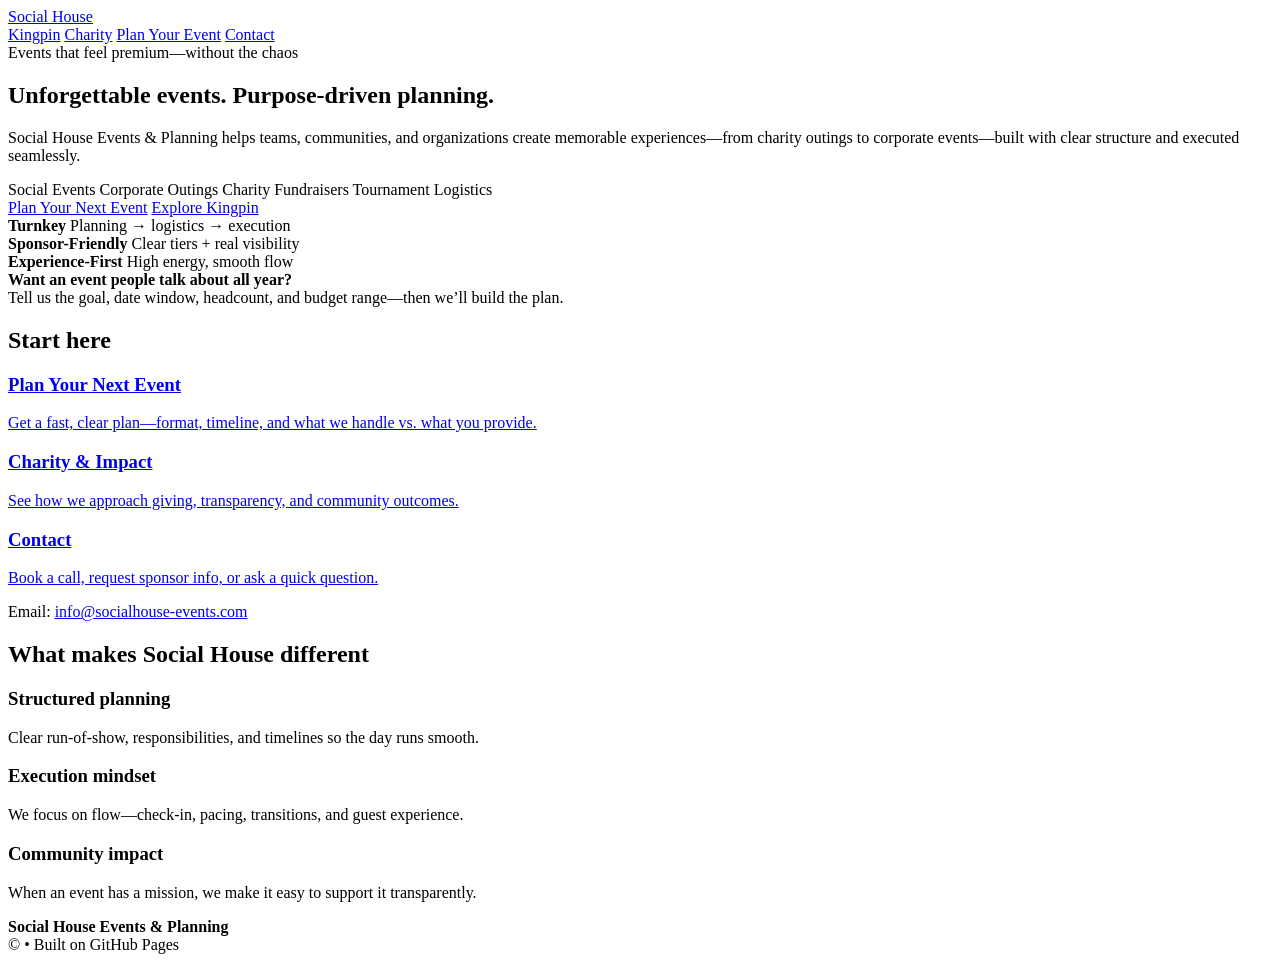
==== index.html @ 26b80412 "Create index.html" ====
<!doctype html>
<html lang="en">
<head>
  <meta charset="utf-8" />
  <meta name="viewport" content="width=device-width, initial-scale=1" />
  <title>Social House Events & Planning</title>
  <meta name="description" content="Social House Events & Planning designs memorable social, corporate, and charity events—planned with structure, executed with energy." />
  <link rel="stylesheet" href="styles.css" />
</head>
<body>
  <header class="nav">
    <div class="container nav-inner">
      <a class="brand" href="index.html">
        <div class="brand-badge" aria-hidden="true"></div>
        <span>Social House</span>
      </a>
      <nav class="nav-links">
        <a href="kingpin.html">Kingpin</a>
        <a href="charity.html">Charity</a>
        <a href="events.html">Plan Your Event</a>
        <a href="contact.html">Contact</a>
      </nav>
    </div>
  </header>

  <main class="container">
    <section class="hero">
      <div class="hero-grid">
        <div class="card">
          <div class="card-pad">
            <div class="kicker"><span class="dot"></span>Events that feel premium—without the chaos</div>
            <h1>Unforgettable events. Purpose-driven planning.</h1>
            <p>
              Social House Events & Planning helps teams, communities, and organizations create memorable
              experiences—from charity outings to corporate events—built with clear structure and executed seamlessly.
            </p>

            <div class="badge-row">
              <span class="badge">Social Events</span>
              <span class="badge">Corporate Outings</span>
              <span class="badge">Charity Fundraisers</span>
              <span class="badge">Tournament Logistics</span>
            </div>

            <div class="cta-row">
              <a class="btn btn-primary" href="events.html">Plan Your Next Event</a>
              <a class="btn btn-ghost" href="kingpin.html">Explore Kingpin</a>
            </div>

            <div class="stats">
              <div class="stat">
                <strong>Turnkey</strong>
                <span>Planning → logistics → execution</span>
              </div>
              <div class="stat">
                <strong>Sponsor-Friendly</strong>
                <span>Clear tiers + real visibility</span>
              </div>
              <div class="stat">
                <strong>Experience-First</strong>
                <span>High energy, smooth flow</span>
              </div>
            </div>

            <div class="banner">
              <strong>Want an event people talk about all year?</strong>
              <div class="small">Tell us the goal, date window, headcount, and budget range—then we’ll build the plan.</div>
            </div>
          </div>
        </div>

        <div class="card">
          <div class="card-pad">
            <h2>Start here</h2>
            <div class="grid" style="grid-template-columns:1fr;">
              <a class="tile" href="events.html">
                <h3>Plan Your Next Event</h3>
                <p>Get a fast, clear plan—format, timeline, and what we handle vs. what you provide.</p>
              </a>
              <a class="tile" href="charity.html">
                <h3>Charity & Impact</h3>
                <p>See how we approach giving, transparency, and community outcomes.</p>
              </a>
              <a class="tile" href="contact.html">
                <h3>Contact</h3>
                <p>Book a call, request sponsor info, or ask a quick question.</p>
              </a>
            </div>

            <div class="hr"></div>
            <div class="small">
              Email: <a href="mailto:info@socialhouse-events.com">info@socialhouse-events.com</a>
            </div>
          </div>
        </div>
      </div>
    </section>

    <section class="section">
      <h2>What makes Social House different</h2>
      <div class="grid">
        <div class="tile">
          <h3>Structured planning</h3>
          <p>Clear run-of-show, responsibilities, and timelines so the day runs smooth.</p>
        </div>
        <div class="tile">
          <h3>Execution mindset</h3>
          <p>We focus on flow—check-in, pacing, transitions, and guest experience.</p>
        </div>
        <div class="tile">
          <h3>Community impact</h3>
          <p>When an event has a mission, we make it easy to support it transparently.</p>
        </div>
      </div>
    </section>

    <footer class="footer">
      <div><strong>Social House Events & Planning</strong></div>
      <div class="small">© <span id="year"></span> • Built on GitHub Pages</div>
    </footer>
  </main>

  <script src="script.js"></script>
</body>
</html>
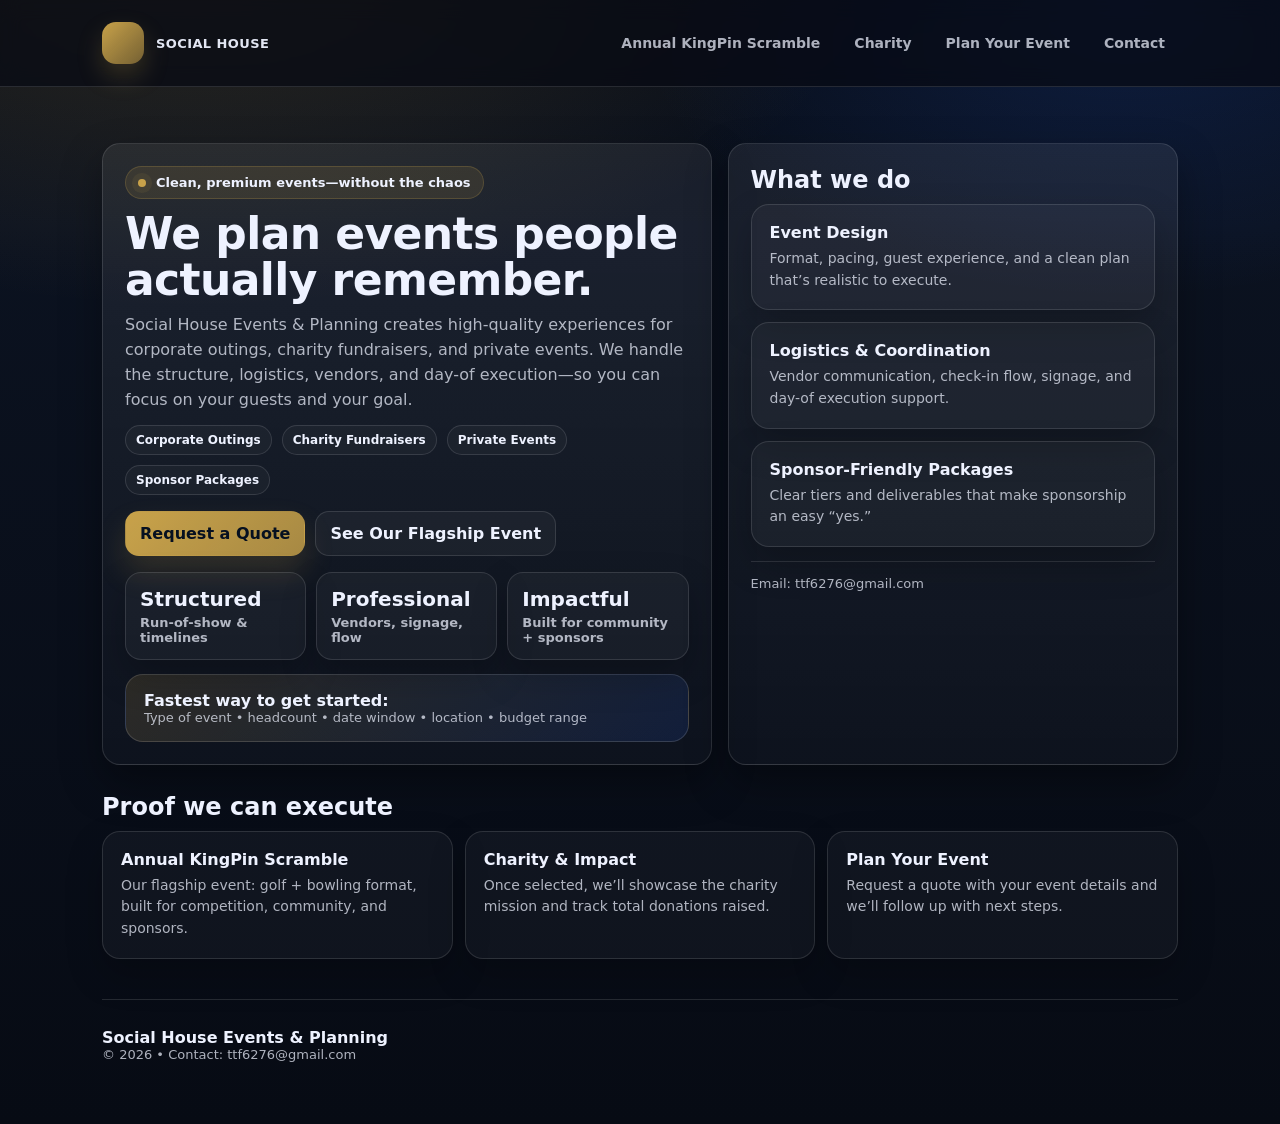
==== commit 7d7dc9ac: "Update index.html" ====
--- a/index.html
+++ b/index.html
@@ -4,122 +4,123 @@
   <meta charset="utf-8" />
   <meta name="viewport" content="width=device-width, initial-scale=1" />
   <title>Social House Events & Planning</title>
-  <meta name="description" content="Social House Events & Planning designs memorable social, corporate, and charity events—planned with structure, executed with energy." />
+  <meta name="description" content="Social House Events & Planning designs and executes high-quality events—social, corporate, and charity—planned with structure and delivered with energy." />
   <link rel="stylesheet" href="styles.css" />
 </head>
 <body>
-  <header class="nav">
-    <div class="container nav-inner">
-      <a class="brand" href="index.html">
-        <div class="brand-badge" aria-hidden="true"></div>
-        <span>Social House</span>
-      </a>
-      <nav class="nav-links">
-        <a href="kingpin.html">Kingpin</a>
-        <a href="charity.html">Charity</a>
-        <a href="events.html">Plan Your Event</a>
-        <a href="contact.html">Contact</a>
-      </nav>
-    </div>
-  </header>
+<header class="nav">
+  <div class="container nav-inner">
+    <a class="brand" href="index.html" aria-label="Social House home">
+      <div class="brand-mark" aria-hidden="true"></div>
+      <span>Social House</span>
+    </a>
+    <nav class="nav-links" aria-label="Primary">
+      <a href="kingpin.html">Annual KingPin Scramble</a>
+      <a href="charity.html">Charity</a>
+      <a href="events.html">Plan Your Event</a>
+      <a href="contact.html">Contact</a>
+    </nav>
+  </div>
+</header>
 
-  <main class="container">
-    <section class="hero">
-      <div class="hero-grid">
-        <div class="card">
-          <div class="card-pad">
-            <div class="kicker"><span class="dot"></span>Events that feel premium—without the chaos</div>
-            <h1>Unforgettable events. Purpose-driven planning.</h1>
-            <p>
-              Social House Events & Planning helps teams, communities, and organizations create memorable
-              experiences—from charity outings to corporate events—built with clear structure and executed seamlessly.
-            </p>
+<main class="container">
+  <section class="hero">
+    <div class="hero-grid">
+      <div class="card">
+        <div class="card-pad">
+          <div class="kicker"><span class="dot"></span>Clean, premium events—without the chaos</div>
+          <h1>We plan events people actually remember.</h1>
+          <p>
+            Social House Events & Planning creates high-quality experiences for corporate outings,
+            charity fundraisers, and private events. We handle the structure, logistics, vendors,
+            and day-of execution—so you can focus on your guests and your goal.
+          </p>
 
-            <div class="badge-row">
-              <span class="badge">Social Events</span>
-              <span class="badge">Corporate Outings</span>
-              <span class="badge">Charity Fundraisers</span>
-              <span class="badge">Tournament Logistics</span>
+          <div class="badge-row">
+            <span class="badge">Corporate Outings</span>
+            <span class="badge">Charity Fundraisers</span>
+            <span class="badge">Private Events</span>
+            <span class="badge">Sponsor Packages</span>
+          </div>
+
+          <div class="cta-row">
+            <a class="btn btn-primary" href="events.html">Request a Quote</a>
+            <a class="btn btn-ghost" href="kingpin.html">See Our Flagship Event</a>
+          </div>
+
+          <div class="stats">
+            <div class="stat">
+              <strong>Structured</strong>
+              <span>Run-of-show & timelines</span>
             </div>
-
-            <div class="cta-row">
-              <a class="btn btn-primary" href="events.html">Plan Your Next Event</a>
-              <a class="btn btn-ghost" href="kingpin.html">Explore Kingpin</a>
+            <div class="stat">
+              <strong>Professional</strong>
+              <span>Vendors, signage, flow</span>
             </div>
-
-            <div class="stats">
-              <div class="stat">
-                <strong>Turnkey</strong>
-                <span>Planning → logistics → execution</span>
-              </div>
-              <div class="stat">
-                <strong>Sponsor-Friendly</strong>
-                <span>Clear tiers + real visibility</span>
-              </div>
-              <div class="stat">
-                <strong>Experience-First</strong>
-                <span>High energy, smooth flow</span>
-              </div>
-            </div>
-
-            <div class="banner">
-              <strong>Want an event people talk about all year?</strong>
-              <div class="small">Tell us the goal, date window, headcount, and budget range—then we’ll build the plan.</div>
+            <div class="stat">
+              <strong>Impactful</strong>
+              <span>Built for community + sponsors</span>
             </div>
           </div>
-        </div>
 
-        <div class="card">
-          <div class="card-pad">
-            <h2>Start here</h2>
-            <div class="grid" style="grid-template-columns:1fr;">
-              <a class="tile" href="events.html">
-                <h3>Plan Your Next Event</h3>
-                <p>Get a fast, clear plan—format, timeline, and what we handle vs. what you provide.</p>
-              </a>
-              <a class="tile" href="charity.html">
-                <h3>Charity & Impact</h3>
-                <p>See how we approach giving, transparency, and community outcomes.</p>
-              </a>
-              <a class="tile" href="contact.html">
-                <h3>Contact</h3>
-                <p>Book a call, request sponsor info, or ask a quick question.</p>
-              </a>
-            </div>
-
-            <div class="hr"></div>
-            <div class="small">
-              Email: <a href="mailto:info@socialhouse-events.com">info@socialhouse-events.com</a>
-            </div>
+          <div class="banner">
+            <strong>Fastest way to get started:</strong>
+            <div class="small">Type of event • headcount • date window • location • budget range</div>
           </div>
         </div>
       </div>
-    </section>
 
-    <section class="section">
-      <h2>What makes Social House different</h2>
-      <div class="grid">
-        <div class="tile">
-          <h3>Structured planning</h3>
-          <p>Clear run-of-show, responsibilities, and timelines so the day runs smooth.</p>
-        </div>
-        <div class="tile">
-          <h3>Execution mindset</h3>
-          <p>We focus on flow—check-in, pacing, transitions, and guest experience.</p>
-        </div>
-        <div class="tile">
-          <h3>Community impact</h3>
-          <p>When an event has a mission, we make it easy to support it transparently.</p>
+      <div class="card">
+        <div class="card-pad">
+          <h2>What we do</h2>
+          <div class="grid" style="grid-template-columns:1fr;">
+            <div class="tile">
+              <h3>Event Design</h3>
+              <p>Format, pacing, guest experience, and a clean plan that’s realistic to execute.</p>
+            </div>
+            <div class="tile">
+              <h3>Logistics & Coordination</h3>
+              <p>Vendor communication, check-in flow, signage, and day-of execution support.</p>
+            </div>
+            <div class="tile">
+              <h3>Sponsor-Friendly Packages</h3>
+              <p>Clear tiers and deliverables that make sponsorship an easy “yes.”</p>
+            </div>
+          </div>
+
+          <div class="hr"></div>
+          <div class="small">
+            Email: <a href="mailto:ttf6276@gmail.com">ttf6276@gmail.com</a>
+          </div>
         </div>
       </div>
-    </section>
+    </div>
+  </section>
 
-    <footer class="footer">
-      <div><strong>Social House Events & Planning</strong></div>
-      <div class="small">© <span id="year"></span> • Built on GitHub Pages</div>
-    </footer>
-  </main>
+  <section class="section">
+    <h2>Proof we can execute</h2>
+    <div class="grid">
+      <a class="tile" href="kingpin.html">
+        <h3>Annual KingPin Scramble</h3>
+        <p>Our flagship event: golf + bowling format, built for competition, community, and sponsors.</p>
+      </a>
+      <a class="tile" href="charity.html">
+        <h3>Charity & Impact</h3>
+        <p>Once selected, we’ll showcase the charity mission and track total donations raised.</p>
+      </a>
+      <a class="tile" href="events.html">
+        <h3>Plan Your Event</h3>
+        <p>Request a quote with your event details and we’ll follow up with next steps.</p>
+      </a>
+    </div>
+  </section>
 
-  <script src="script.js"></script>
+  <footer class="footer">
+    <div><strong>Social House Events & Planning</strong></div>
+    <div class="small">© <span id="year"></span> • Contact: <a href="mailto:ttf6276@gmail.com">ttf6276@gmail.com</a></div>
+  </footer>
+</main>
+
+<script src="script.js"></script>
 </body>
 </html>
--- a/styles.css
+++ b/styles.css
@@ -0,0 +1,234 @@
+:root{
+  --bg: #0b1220;
+  --surface: rgba(255,255,255,.06);
+  --surface2: rgba(255,255,255,.035);
+  --border: rgba(255,255,255,.12);
+  --text: #eef2ff;
+  --muted: rgba(238,242,255,.72);
+
+  /* Classy but not boring: midnight + soft gold */
+  --brand: #c8a24a;      /* gold */
+  --brand2: #2b6cff;     /* subtle cool accent */
+  --ink: #061020;
+
+  --radius: 18px;
+  --shadow: 0 18px 40px rgba(0,0,0,.35);
+  --shadowSoft: 0 16px 36px rgba(0,0,0,.22);
+
+  --max: 1120px;
+}
+
+*{box-sizing:border-box}
+html,body{margin:0;padding:0}
+body{
+  font-family: system-ui, -apple-system, Segoe UI, Roboto, Arial, sans-serif;
+  color: var(--text);
+  background:
+    radial-gradient(1200px 700px at 15% -10%, rgba(200,162,74,.22), transparent 60%),
+    radial-gradient(900px 540px at 88% 0%, rgba(43,108,255,.18), transparent 55%),
+    linear-gradient(180deg, #060b15, #0b1220 20%, #070b14);
+}
+
+a{color:inherit;text-decoration:none}
+.container{max-width:var(--max); margin:0 auto; padding:22px}
+
+.nav{
+  position:sticky; top:0; z-index:10;
+  background: rgba(7,11,20,.72);
+  border-bottom: 1px solid var(--border);
+  backdrop-filter: blur(10px);
+}
+.nav-inner{
+  display:flex; align-items:center; justify-content:space-between;
+  gap:16px;
+}
+.brand{
+  display:flex; align-items:center; gap:12px;
+  font-weight:900; letter-spacing:.4px;
+}
+.brand-mark{
+  width:42px; height:42px; border-radius:14px;
+  background: linear-gradient(135deg, rgba(200,162,74,1), rgba(200,162,74,.55));
+  box-shadow: 0 12px 26px rgba(200,162,74,.22);
+}
+.brand span{
+  text-transform:uppercase;
+  font-size:13px;
+  opacity:.95;
+  white-space:nowrap;
+}
+
+.nav-links{
+  display:flex; flex-wrap:wrap; gap:8px; justify-content:flex-end;
+}
+.nav-links a{
+  padding:10px 12px;
+  border-radius:12px;
+  border:1px solid transparent;
+  color: var(--muted);
+  font-weight:800;
+  font-size:14px;
+}
+.nav-links a:hover{
+  border-color: var(--border);
+  color: var(--text);
+  background: rgba(255,255,255,.04);
+}
+.nav-links a.active{
+  color: var(--text);
+  background: rgba(200,162,74,.14);
+  border-color: rgba(200,162,74,.28);
+}
+
+.hero{padding:34px 0 10px}
+.hero-grid{
+  display:grid;
+  grid-template-columns: 1.15fr .85fr;
+  gap:16px;
+  align-items:stretch;
+}
+@media (max-width: 920px){ .hero-grid{grid-template-columns:1fr;} }
+
+.card{
+  background: linear-gradient(180deg, rgba(255,255,255,.07), rgba(255,255,255,.025));
+  border: 1px solid var(--border);
+  border-radius: var(--radius);
+  box-shadow: var(--shadow);
+  overflow:hidden;
+}
+.card-pad{padding:22px}
+
+.kicker{
+  display:inline-flex;
+  gap:10px;
+  align-items:center;
+  padding:8px 12px;
+  border-radius:999px;
+  background: rgba(200,162,74,.12);
+  border: 1px solid rgba(200,162,74,.22);
+  font-weight:850;
+  font-size:13px;
+}
+.kicker .dot{
+  width:8px;height:8px;border-radius:999px;background: var(--brand);
+  box-shadow: 0 0 0 6px rgba(200,162,74,.08);
+}
+
+h1{
+  margin:12px 0 10px;
+  font-size:44px;
+  line-height:1.05;
+  letter-spacing:-.6px;
+}
+@media (max-width: 920px){ h1{font-size:38px} }
+h2{margin:0 0 10px; font-size:24px}
+h3{margin:0 0 6px; font-size:16px}
+
+p{margin:0; color: var(--muted); line-height:1.55; font-size:16px}
+
+.badge-row{display:flex; gap:10px; flex-wrap:wrap; margin-top:12px}
+.badge{
+  font-size:12px; font-weight:850;
+  padding:7px 10px;
+  border-radius:999px;
+  border:1px solid var(--border);
+  background: rgba(255,255,255,.03);
+  color: var(--text);
+}
+
+.cta-row{display:flex; gap:10px; flex-wrap:wrap; margin-top:16px}
+.btn{
+  display:inline-flex; align-items:center; justify-content:center; gap:10px;
+  padding:12px 14px;
+  border-radius:14px;
+  font-weight:900;
+  border:1px solid transparent;
+  cursor:pointer;
+}
+.btn-primary{
+  background: linear-gradient(135deg, var(--brand), rgba(200,162,74,.82));
+  color: var(--ink);
+  box-shadow: 0 16px 30px rgba(200,162,74,.18);
+}
+.btn-primary:hover{filter:brightness(1.03)}
+.btn-ghost{
+  background: rgba(255,255,255,.04);
+  border-color: var(--border);
+  color: var(--text);
+}
+.btn-ghost:hover{background: rgba(255,255,255,.07)}
+
+.stats{
+  display:grid;
+  grid-template-columns: repeat(3, 1fr);
+  gap:10px;
+  margin-top:16px;
+}
+@media (max-width: 920px){ .stats{grid-template-columns:1fr} }
+.stat{
+  padding:14px;
+  border-radius:16px;
+  background: var(--surface2);
+  border: 1px solid var(--border);
+  box-shadow: var(--shadowSoft);
+}
+.stat strong{display:block; font-size:20px}
+.stat span{display:block; color: var(--muted); font-weight:750; margin-top:4px; font-size:13px}
+
+.section{padding:18px 0}
+.grid{
+  display:grid;
+  grid-template-columns: repeat(3, 1fr);
+  gap:12px;
+}
+@media (max-width: 920px){ .grid{grid-template-columns:1fr} }
+
+.tile{
+  padding:18px;
+  border-radius:18px;
+  background: var(--surface2);
+  border: 1px solid var(--border);
+  box-shadow: var(--shadowSoft);
+}
+.tile p{font-size:14px}
+.tile:hover{transform: translateY(-1px)}
+.tile{transition: transform .15s ease}
+
+.banner{
+  margin-top:14px;
+  padding:16px 18px;
+  border-radius:18px;
+  background: linear-gradient(135deg, rgba(200,162,74,.16), rgba(43,108,255,.12));
+  border:1px solid rgba(255,255,255,.14);
+}
+
+.hr{height:1px;background:var(--border);margin:14px 0}
+
+.form{display:grid; gap:10px; margin-top:12px}
+input, textarea, select{
+  width:100%;
+  padding:12px 12px;
+  border-radius:14px;
+  background: rgba(255,255,255,.04);
+  border:1px solid var(--border);
+  color: var(--text);
+  outline:none;
+}
+textarea{min-height:140px; resize:vertical}
+label{font-size:13px; color: var(--muted); font-weight:800}
+
+.two-col{
+  display:grid;
+  grid-template-columns: 1fr 1fr;
+  gap:10px;
+}
+@media (max-width: 720px){ .two-col{grid-template-columns:1fr} }
+
+.small{font-size:13px;color: var(--muted)}
+.footer{
+  padding:28px 0 40px;
+  color: var(--muted);
+  border-top:1px solid var(--border);
+  margin-top:22px;
+}
+.footer strong{color: var(--text)}
